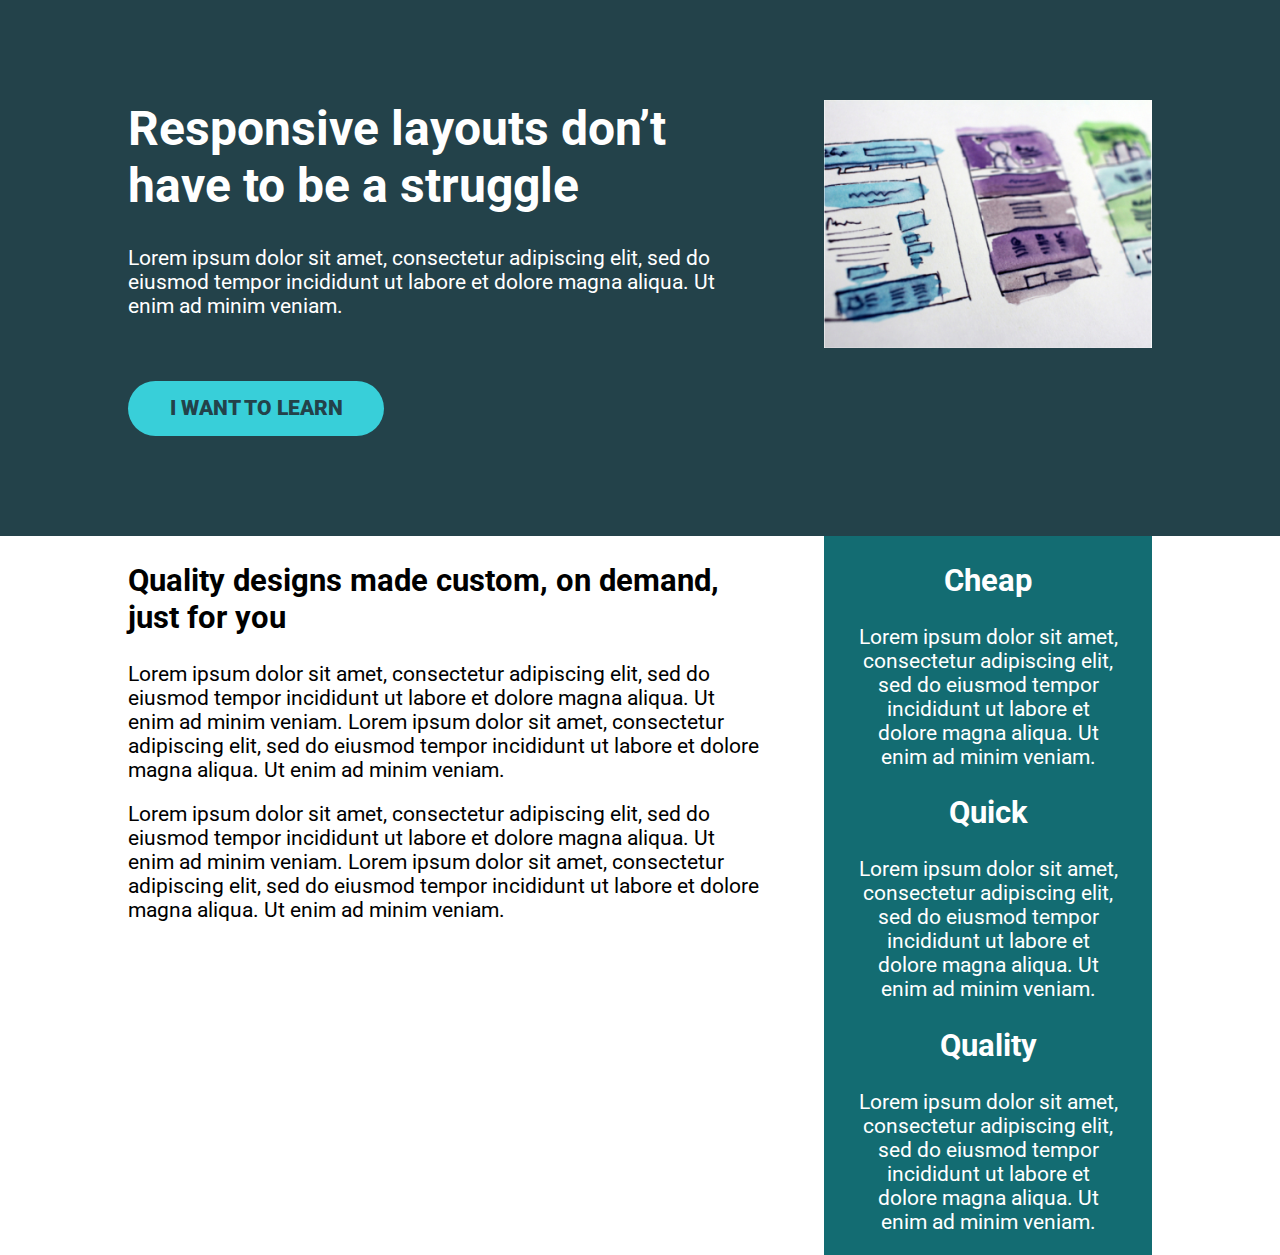
==== Day 09/index.html @ fa6898be "Add Day 09 files" ====
<!DOCTYPE html>
<html lang="en">
<head>
    <meta charset="UTF-8">
    <meta name="viewport" content="width=device-width, initial-scale=1.0">
    <title>Conquering Rsponsive Layouts</title>
    <link href="https://fonts.googleapis.com/css2?family=Roboto:wght@400;900&display=swap" rel="stylesheet"> 
    <link rel="stylesheet" href="style.css">
</head>
<body>
    <div class="hero">
        <div class="container row">
            <div class="hero__text">
                <h1>Responsive layouts don’t have to be a struggle</h1>
                <p>Lorem ipsum dolor sit amet, consectetur adipiscing elit, sed do eiusmod tempor incididunt ut labore et dolore magna aliqua. Ut enim ad minim veniam.</p>
                <a href="#" class="btn">I want to learn</a>
            </div>
            <img class="hero__img" src="img/hero-img.jpg"  alt="">
        </div>
    </div>

    <div class="container">
        <div class="row">
            <div class="col">
                <h2>Quality designs made custom, on demand, just for you</h2>
                <p>Lorem ipsum dolor sit amet, consectetur adipiscing elit, sed do eiusmod tempor incididunt ut labore et dolore magna aliqua. Ut enim ad minim veniam. Lorem ipsum dolor sit amet, consectetur adipiscing elit, sed do eiusmod tempor incididunt ut labore et dolore magna aliqua. Ut enim ad minim veniam.</p>
                <p>Lorem ipsum dolor sit amet, consectetur adipiscing elit, sed do eiusmod tempor incididunt ut labore et dolore magna aliqua. Ut enim ad minim veniam. Lorem ipsum dolor sit amet, consectetur adipiscing elit, sed do eiusmod tempor incididunt ut labore et dolore magna aliqua. Ut enim ad minim veniam.</p>
            </div>
            <div class="col side-bar">
                <h2>Cheap</h2>
                <p>Lorem ipsum dolor sit amet, consectetur adipiscing elit, sed do eiusmod tempor incididunt ut labore et dolore magna aliqua. Ut enim ad minim veniam.</p>

                <h2>Quick</h2>
                <p>Lorem ipsum dolor sit amet, consectetur adipiscing elit, sed do eiusmod tempor incididunt ut labore et dolore magna aliqua. Ut enim ad minim veniam.</p>

                <h2>Quality</h2>
                <p>Lorem ipsum dolor sit amet, consectetur adipiscing elit, sed do eiusmod tempor incididunt ut labore et dolore magna aliqua. Ut enim ad minim veniam.</p>
            </div>
        </div>
    </div>
</body>
</html>
---- Day 09/style.css ----
@import url('https://fonts.googleapis.com/css2?family=Roboto:wght@300;400;500;700;900&display=swap');

:root {
    --clr-darkgreen: #23424A;
    --clr-green: #136C72;
    --clr-aqua: #38CFD9;

    --ff-roboto: 'Roboto', sans-serif;
    --ff-body: var(--ff-roboto);
}

*, *::before, *::after {
    box-sizing: border-box;
}

body {
    margin: 0;
    font-family: var(--ff-body);
    font-size: 1.3rem;
}

img {
    max-width: 100%;
}

h1 {
    font-size: 3rem;
    margin-top: 0;
}

.container {
    width: 80%;
    max-width: 1100px;
    margin: 0 auto;
}

.row {
    display: flex;
    justify-content: space-between;
    gap: 1.5rem;
}

/* .col + .col {
    margin-left: 30px;
} */

.hero {
    padding: 100px 0;
    background-color: #23424A;
    color: #FFF;
}

.hero__text { 
    width: 62%;
}

.hero__img {
    width: 32%;
    align-self: flex-start;
}

.hero p {
    margin-bottom: 3em;
}

.btn {
    display: inline-block;
    text-decoration: none;
    text-transform: uppercase; 
    color: #23424A;
    font-weight: 900;
    background-color: #38CFD9;
    padding: .75em 2em;
    border-radius: 100px;
}

.btn:hover,
.btn:focus {
    opacity: .75; 
}

.col {
    width: 62%;
}

.side-bar {
    width: 32%;
    background-color: var(--clr-green);
    color: white;
    text-align: center;
    padding: 0 2rem;
}
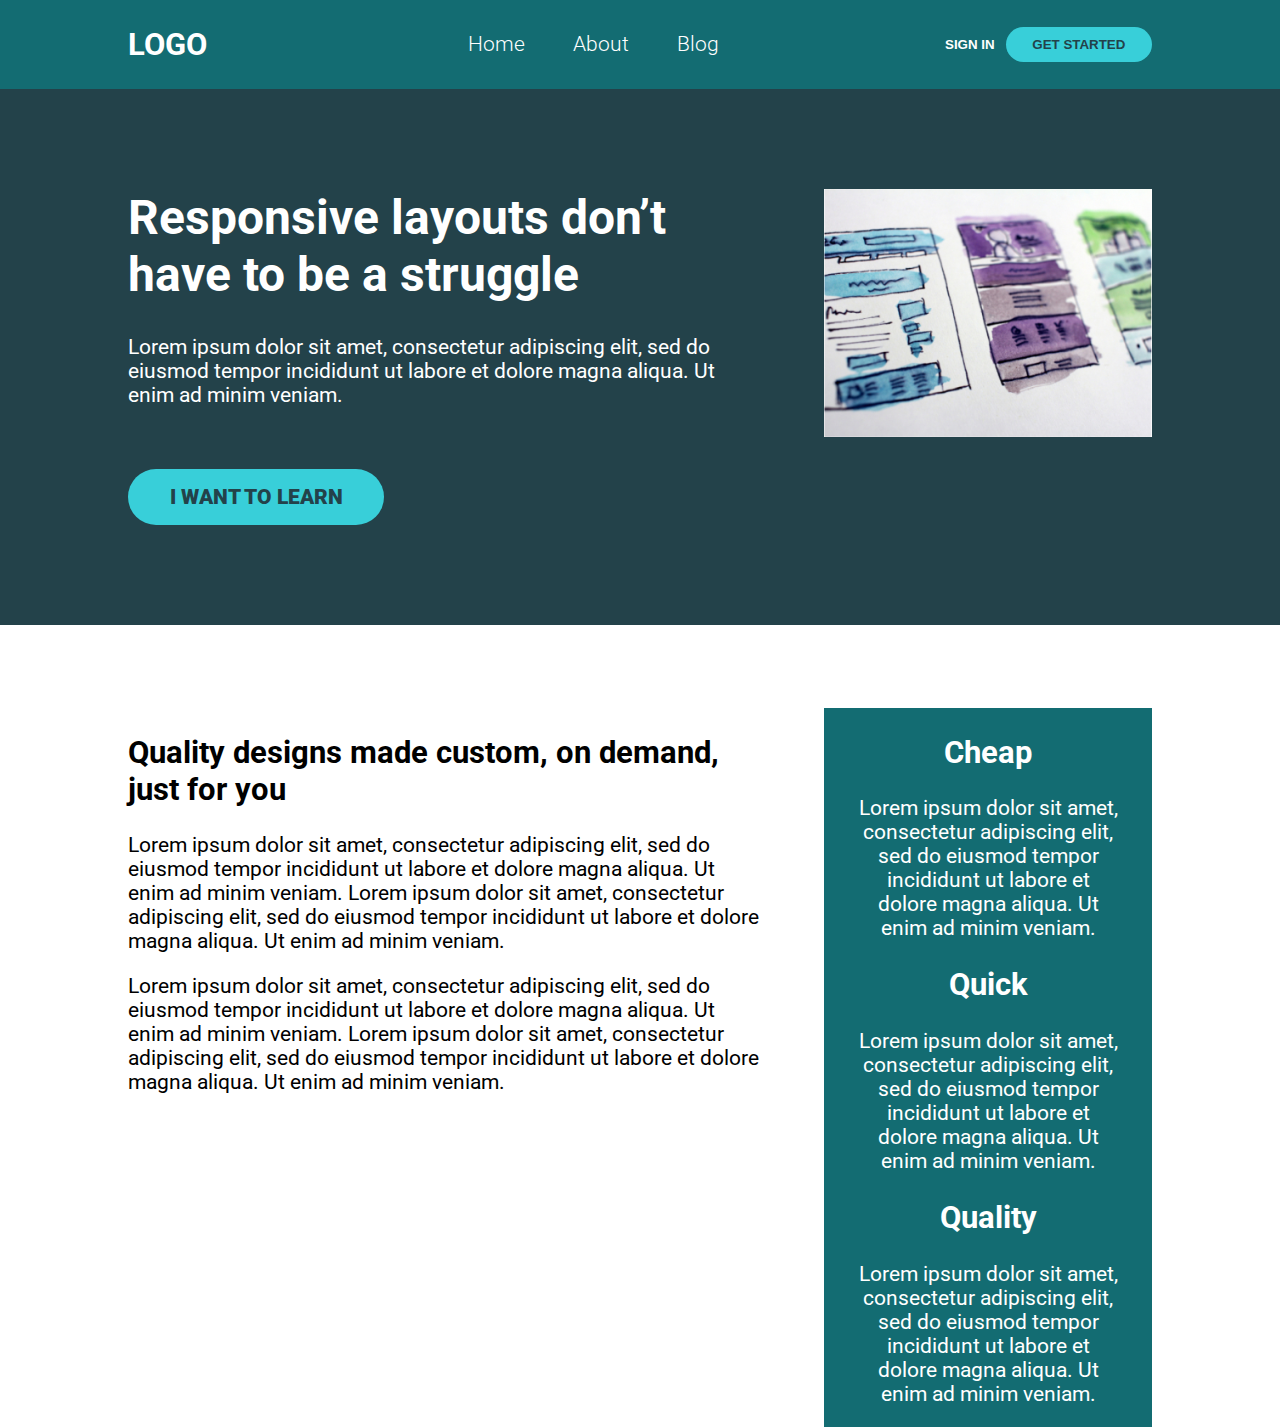
==== commit 6117b4ef: "Add media query" ====
--- a/Day 09/index.html
+++ b/Day 09/index.html
@@ -8,35 +8,54 @@
     <link rel="stylesheet" href="style.css">
 </head>
 <body>
+    <header class="header">
+        <div class="container header-row">
+            <h2 class="logo"><a href="">LOGO</a></h2>
+            <nav class="nav">
+                <ul class="nav-list">
+                    <li class="nav-item"><a href="">Home</a></li>
+                    <li class="nav-item"><a href="">About</a></li>
+                    <li class="nav-item"><a href="">Blog</a></li>
+                </ul> 
+
+            </nav>
+            <div class="header-btn">
+                <button class="header-button">Sign in</button>
+                <button class="header-button hero-btn">Get Started</button>
+            </div>
+        </div>
+    </header>
     <div class="hero">
         <div class="container row">
             <div class="hero__text">
                 <h1>Responsive layouts don’t have to be a struggle</h1>
                 <p>Lorem ipsum dolor sit amet, consectetur adipiscing elit, sed do eiusmod tempor incididunt ut labore et dolore magna aliqua. Ut enim ad minim veniam.</p>
-                <a href="#" class="btn">I want to learn</a>
+                <a href="#" class="hero-btn">I want to learn</a>
             </div>
             <img class="hero__img" src="img/hero-img.jpg"  alt="">
         </div>
     </div>
 
-    <div class="container">
-        <div class="row">
-            <div class="col">
-                <h2>Quality designs made custom, on demand, just for you</h2>
-                <p>Lorem ipsum dolor sit amet, consectetur adipiscing elit, sed do eiusmod tempor incididunt ut labore et dolore magna aliqua. Ut enim ad minim veniam. Lorem ipsum dolor sit amet, consectetur adipiscing elit, sed do eiusmod tempor incididunt ut labore et dolore magna aliqua. Ut enim ad minim veniam.</p>
-                <p>Lorem ipsum dolor sit amet, consectetur adipiscing elit, sed do eiusmod tempor incididunt ut labore et dolore magna aliqua. Ut enim ad minim veniam. Lorem ipsum dolor sit amet, consectetur adipiscing elit, sed do eiusmod tempor incididunt ut labore et dolore magna aliqua. Ut enim ad minim veniam.</p>
-            </div>
-            <div class="col side-bar">
-                <h2>Cheap</h2>
-                <p>Lorem ipsum dolor sit amet, consectetur adipiscing elit, sed do eiusmod tempor incididunt ut labore et dolore magna aliqua. Ut enim ad minim veniam.</p>
+    <main class="main">
+        <div class="container">
+            <div class="row">
+                <div class="col main-content">
+                    <h2>Quality designs made custom, on demand, just for you</h2>
+                    <p>Lorem ipsum dolor sit amet, consectetur adipiscing elit, sed do eiusmod tempor incididunt ut labore et dolore magna aliqua. Ut enim ad minim veniam. Lorem ipsum dolor sit amet, consectetur adipiscing elit, sed do eiusmod tempor incididunt ut labore et dolore magna aliqua. Ut enim ad minim veniam.</p>
+                    <p>Lorem ipsum dolor sit amet, consectetur adipiscing elit, sed do eiusmod tempor incididunt ut labore et dolore magna aliqua. Ut enim ad minim veniam. Lorem ipsum dolor sit amet, consectetur adipiscing elit, sed do eiusmod tempor incididunt ut labore et dolore magna aliqua. Ut enim ad minim veniam.</p>
+                </div>
+                <div class="col side-bar">
+                    <h2>Cheap</h2>
+                    <p>Lorem ipsum dolor sit amet, consectetur adipiscing elit, sed do eiusmod tempor incididunt ut labore et dolore magna aliqua. Ut enim ad minim veniam.</p>
 
-                <h2>Quick</h2>
-                <p>Lorem ipsum dolor sit amet, consectetur adipiscing elit, sed do eiusmod tempor incididunt ut labore et dolore magna aliqua. Ut enim ad minim veniam.</p>
+                    <h2>Quick</h2>
+                    <p>Lorem ipsum dolor sit amet, consectetur adipiscing elit, sed do eiusmod tempor incididunt ut labore et dolore magna aliqua. Ut enim ad minim veniam.</p>
 
-                <h2>Quality</h2>
-                <p>Lorem ipsum dolor sit amet, consectetur adipiscing elit, sed do eiusmod tempor incididunt ut labore et dolore magna aliqua. Ut enim ad minim veniam.</p>
+                    <h2>Quality</h2>
+                    <p>Lorem ipsum dolor sit amet, consectetur adipiscing elit, sed do eiusmod tempor incididunt ut labore et dolore magna aliqua. Ut enim ad minim veniam.</p>
+                </div>
             </div>
         </div>
-    </div>
+    </main>
 </body>
 </html>--- a/Day 09/style.css
+++ b/Day 09/style.css
@@ -17,6 +17,10 @@
     margin: 0;
     font-family: var(--ff-body);
     font-size: 1.3rem;
+}
+
+li {
+    list-style: none;
 }
 
 img {
@@ -40,9 +44,56 @@
     gap: 1.5rem;
 }
 
+.header-row {
+    display: flex;
+    justify-content: space-between;
+    align-items: center;
+    gap: 1.5rem;
+}
+
 /* .col + .col {
     margin-left: 30px;
 } */
+
+.header {
+    background-color: var(--clr-green);
+
+}
+
+.logo a {
+    color: white;
+    text-decoration: none;
+}
+
+.nav-list {
+    display: flex;
+    gap: 3rem;
+}
+
+.nav-list a {
+    font-weight: 300;
+    color: white;
+    text-decoration: none;
+}
+
+.nav-list li:hover a {
+    color: black;
+    text-decoration: underline;
+}
+
+.header-button {
+    border: none;
+    text-transform: uppercase;
+    background-color: transparent;
+    color: white;
+    font-weight: 900;
+    cursor: pointer;
+}
+
+.header-button:hover,
+.header-button:focus {
+    opacity: 0.8;
+}
 
 .hero {
     padding: 100px 0;
@@ -63,7 +114,7 @@
     margin-bottom: 3em;
 }
 
-.btn {
+.hero-btn {
     display: inline-block;
     text-decoration: none;
     text-transform: uppercase; 
@@ -74,12 +125,16 @@
     border-radius: 100px;
 }
 
-.btn:hover,
-.btn:focus {
+.hero-btn:hover,
+.hero-btn:focus {
     opacity: .75; 
 }
 
-.col {
+.main {
+    padding: 4em 0 0;
+}
+
+.main-content {
     width: 62%;
 }
 
@@ -89,4 +144,21 @@
     color: white;
     text-align: center;
     padding: 0 2rem;
+}
+
+@media (max-width: 600px) {
+    .row {
+        display: block;
+    }
+
+    .hero__text,
+    .hero__img,
+    .main-content,
+    .side-bar {
+        width: 100%;
+    }
+
+    .hero__img {
+        margin-top: 2rem;
+    }
 }